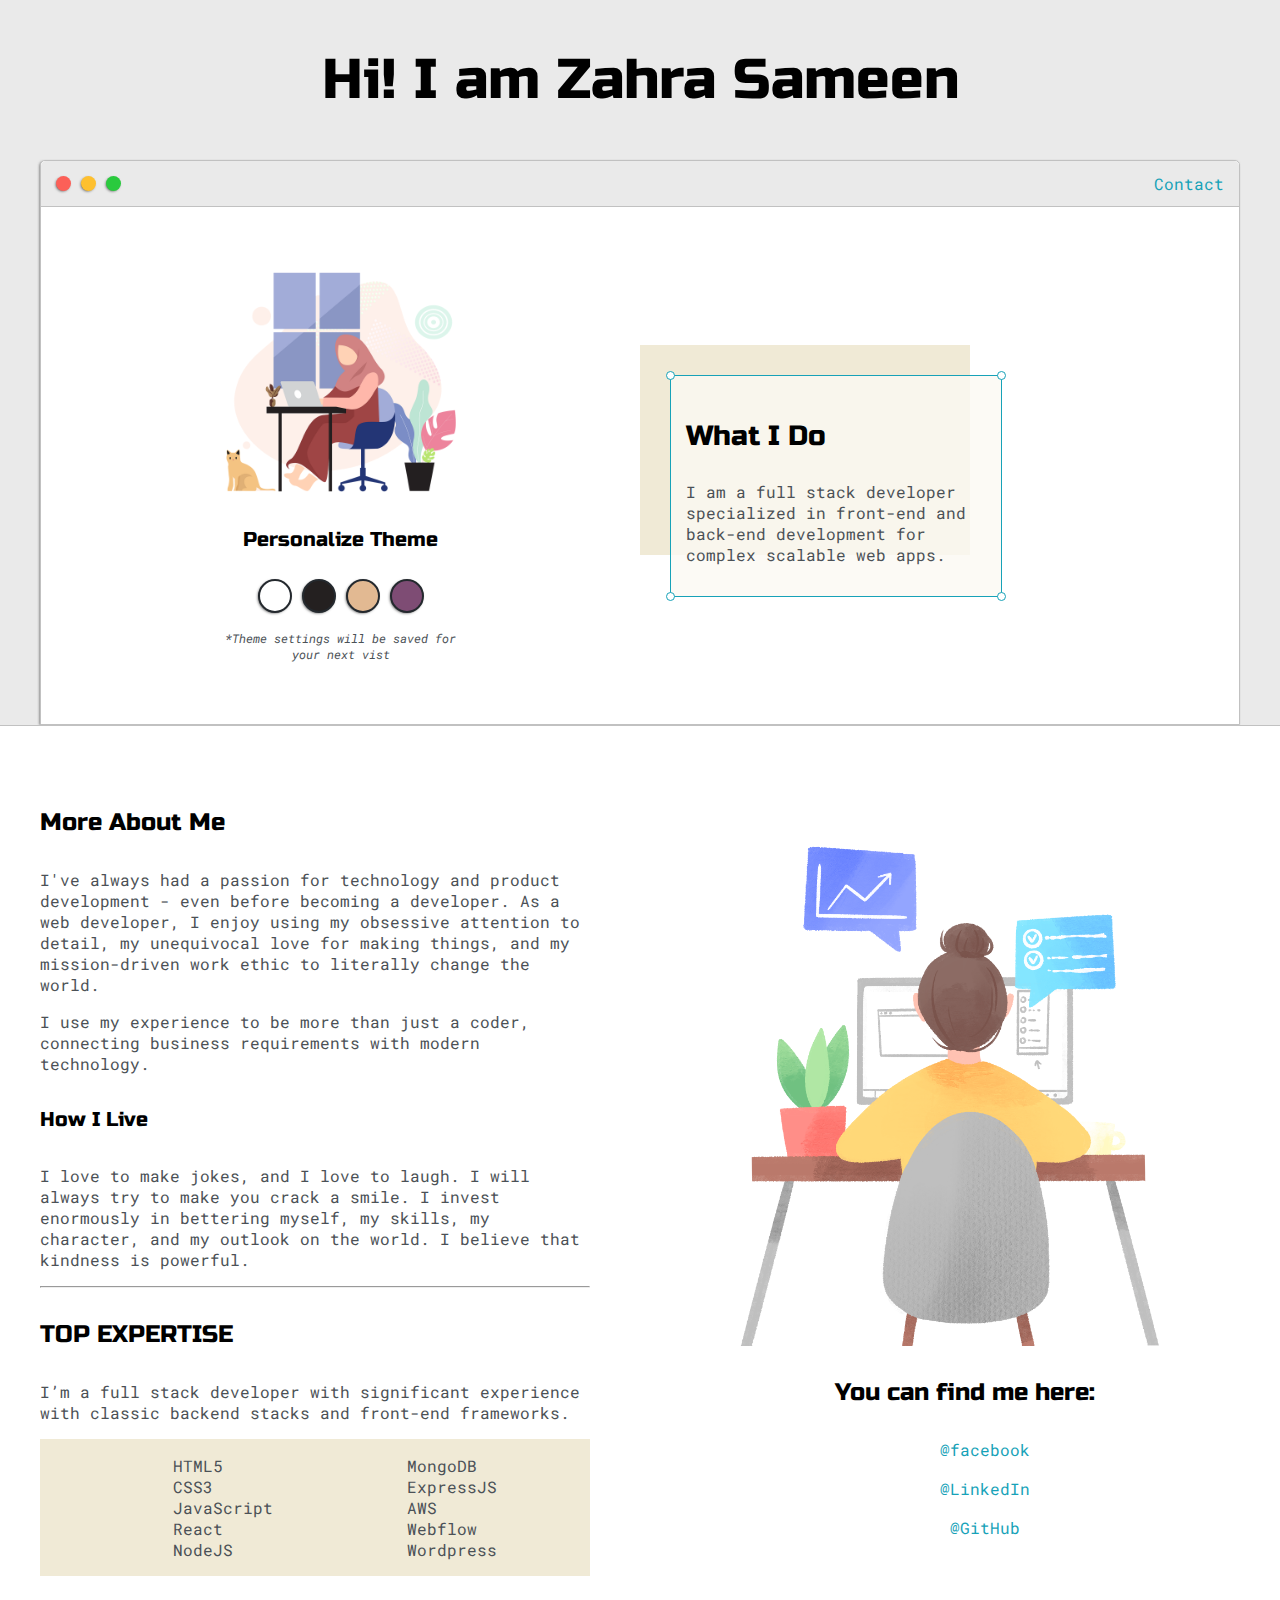
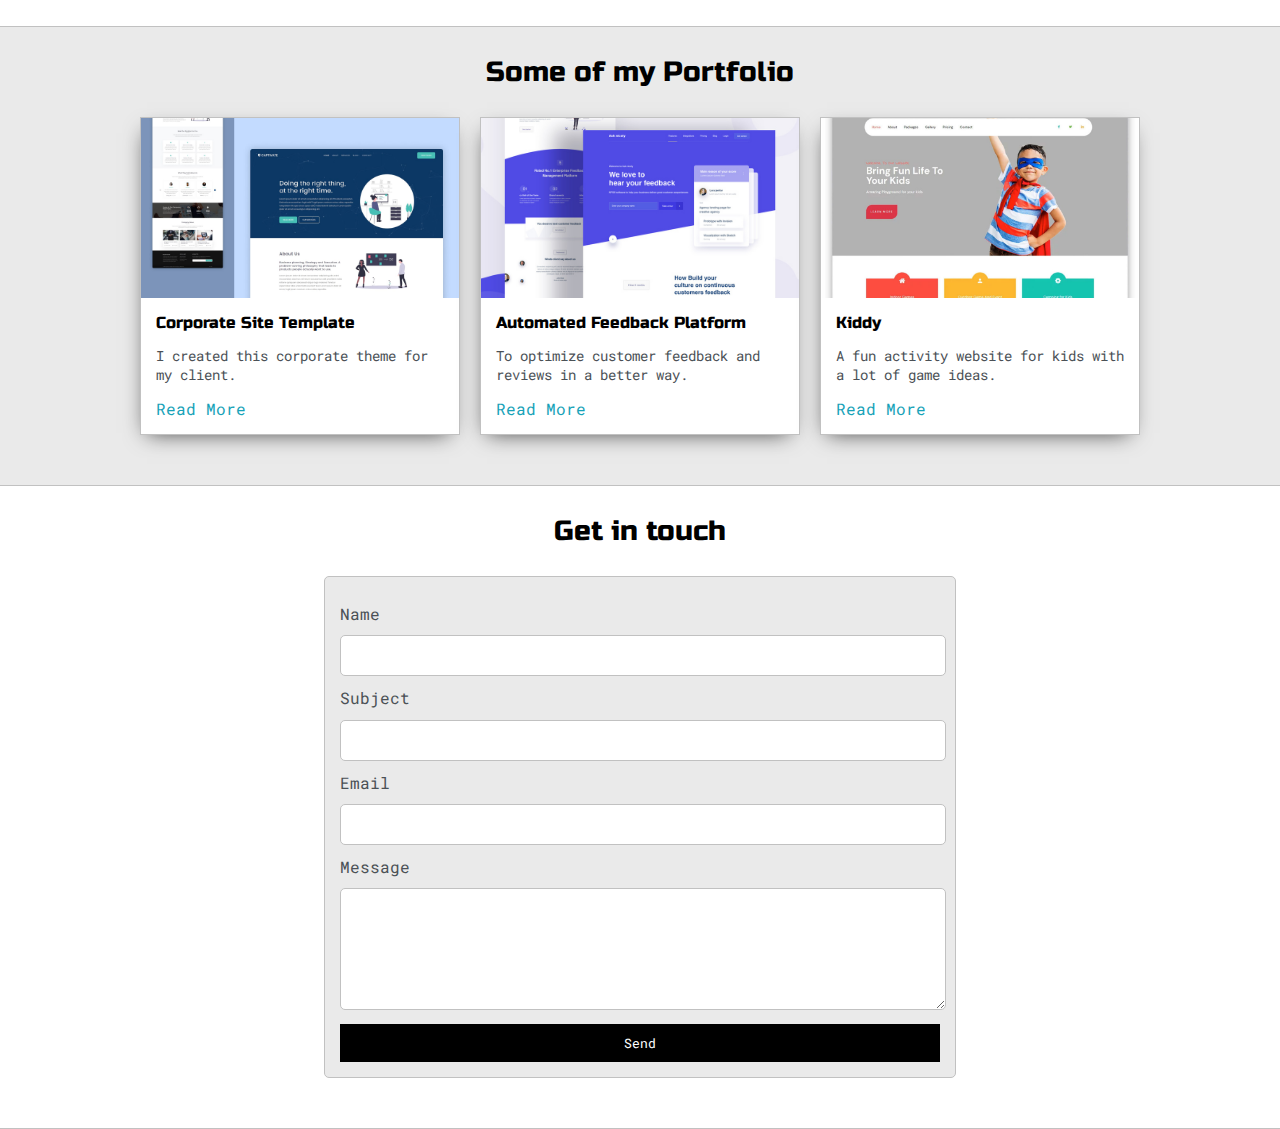
==== index.html @ 7428bdbe "Initial commit" ====
<!DOCTYPE html>
<html lang="en">

<head>
    <title>Zahra Sameen | Full Stack Web Developer </title>

    <meta name="viewport" content="width=device-width, initial-scale=1, maximum-scale=1, minimum-scale=1" />

    <link rel="stylesheet" href="style.css">

    <link href="https://fonts.googleapis.com/css2?family=Russo+One&display=swap" rel="stylesheet">

    <link href="https://fonts.googleapis.com/css2?family=Roboto+Mono:wght@500&display=swap" rel="stylesheet">

</head>

<body>
    <section class="s1">
        <div class="main-container">
            <div class="greeting-wrapper">
                <h1>Hi! I am Zahra Sameen</h1>
            </div>

            <div class="intro-wrapper">
                <div class="nav-wrapper">

                    <a href="index.html">
                        <div class="dots-wrapper">
                            <div id="dot-1" class="browser-dot">
                            </div>
                            <div id="dot-2" class="browser-dot">
                            </div>
                            <div id="dot-3" class="browser-dot">
                            </div>
                        </div>
                    </a>

                    <ul id="navigation">
                        <li><a href="">Contact</a></li>
                    </ul>

                </div>

                <div class="left-column">

                    <img id="profile-pic" src="images/zahra.png" alt="Zahra Sameen">

                    <h5 style="text-align: center; line-height: 0;">Personalize Theme</h5>

                    <div class="theme-options-wrapper">
                        <div id="light-mode" class="theme-dot"></div>
                        <div id="dark-mode" class="theme-dot"></div>
                        <div id="orange-mode" class="theme-dot"></div>
                        <div id="purple-mode" class="theme-dot"></div>
                    </div>

                    <p id="settings-note">*Theme settings will be saved for <br> your next vist </p>

                </div>

                <div class="right-column">
                    <div id="preview-shadow">
                        <div id="preview">
                            <div id="tl" class="corner"></div>
                            <div id="tr" class="corner"></div>
                            <h3>What I Do</h3>
                            <p>I am a full stack developer specialized in front-end and back-end development for complex
                                scalable web apps.</p>
                            <div id="bl" class="corner"></div>
                            <div id="br" class="corner"></div>
                        </div>
                    </div>
                </div>
            </div>
        </div>
    </section>

    <section class="s2">
        <div class="main-container">

            <div class="about-wrapper">
                <div class="about-me">
                    <h4>More About Me</h4>
                    <p>I've always had a passion for technology and product development - even before
                        becoming a developer. As a web developer, I enjoy using my obsessive attention to detail,
                        my unequivocal love for making things, and my mission-driven work ethic
                        to literally change the world.</p>
                    <!-- That's why I’m excited to make a big impact
                        at a high growth company. -->
                    <!-- <p> I'm a strong communicator. My desire to set clear expectations comes from a
                        place of genuine care and respect for the people I work with. I aim for authenticity,
                        clarity and diligence.</p> -->
                    <p> I use my experience to be more than just a coder, connecting business requirements
                        with modern technology.</p>

                    <h5>How I Live</h5>
                    <p>I love to make jokes, and I love to laugh. I will always try to make you crack a smile.
                        I invest enormously in bettering myself, my skills, my character, and my outlook on the world.
                        I believe that kindness is powerful.</p>
                    <hr>
                    <h4>TOP EXPERTISE</h4>
                    <p>I’m a full stack developer with significant experience with classic
                        backend stacks and front-end frameworks.</p>
                    <div id="skills">
                        <ul>
                            <li> HTML5 </li>
                            <li> CSS3 </li>
                            <li> JavaScript </li>
                            <li> React </li>
                            <li> NodeJS </li>
                        </ul>
                        <ul>
                            <li> MongoDB </li>
                            <li> ExpressJS </li>
                            <li> AWS </li>
                            <li> Webflow </li>
                            <li> Wordpress </li>
                        </ul>
                    </div>
                </div>

                <div class="social-links">
                    <img id="social-img" src="images/me.png" alt="">
                    <h4>You can find me here:</h4>
                    <ul style="margin: 0px;">
                        <li><a href="">@facebook</a></li><br>
                        <li><a href="">@LinkedIn</a></li><br>
                        <li><a href="">@GitHub</a></li><br>
                    </ul>
                </div>
            </div>
        </div>
    </section>

    <section class="s1">
        <div class="main-container">
            <h3 style="text-align:center;">Some of my Portfolio</h3>
            <div class="post-wrapper">

                <div>
                    <div class="post">
                        <img class="thumbnail" src="images/post1.jpg" alt="">
                        <div class="post-preview">
                            <h6 class="post-title">Corporate Site Template</h6>
                            <p class="post-intro">I created this corporate theme for my client.</p>
                            <a href="post1.html">Read More</a>
                        </div>
                    </div>
                </div>

                <div>
                    <div class="post">
                        <img class="thumbnail" src="images/post2.jpg" alt="">
                        <div class="post-preview">
                            <h6 class="post-title">Automated Feedback Platform</h6>
                            <p class="post-intro">To optimize customer feedback and reviews in a better way.</p>
                            <a href="post2.html">Read More</a>
                        </div>
                    </div>
                </div>

                <div>
                    <div class="post">
                        <img class="thumbnail" src="images/post3.jpg" alt="">
                        <div class="post-preview">
                            <h6 class="post-title">Kiddy</h6>
                            <p class="post-intro">A fun activity website for kids with a lot of game ideas. </p>
                            <a href="post3.html">Read More</a>
                        </div>
                    </div>
                </div>

            </div>

        </div>
    </section>

    <section class="s2">
        <div class="main-container">
            <h3 style="text-align:center;">Get in touch</h3>
            <form id="contact-form">
                <label>Name</label>
                <input class="input-field" type="text" name="name">

                <label>Subject</label>
                <input class="input-field" type="text" name="subject">

                <label>Email</label>
                <input class="input-field" type="text" name="email">

                <label>Message</label>
                <textarea class="input-field" name="message"></textarea>

                <input id="submit-btn" type="submit" value="Send">

            </form>
        </div>
    </section>
</body>

</html>
---- style.css ----
:root {
  --mainColor: #eaeaea;
  --secondaryColor: #fff;

  --borderColor: #c1c1c1;

  --mainText: Black;
  --secondaryText: #4b5156;

  --themeDotBorder: #24292e;

  --previewBg: rgb(251, 249, 243, 0.8);
  --previewShadow: #f0ead6;

  --btnColor:black;
}

html,
body {
  padding: 0;
  margin: 0;
}

h1,
h2,
h3,
h4,
h5,
h6,
strong {
  color: var(--mainText);
  font-family: "Russo One", sans-serif;
  font-weight: 500;
}

p,
li,
span,
label,
input,
textarea {
  color: var(--secondaryText);
  font-family: "Roboto Mono", monospace;
}

a {
  text-decoration: none;
  color: #17a2b8;
  font-family: "Roboto Mono", monospace;
}

ul {
  list-style: none;
}

h1 {
  font-size: 56px;
}
h2 {
  font-size: 36px;
}
h3 {
  font-size: 28px;
}
h4 {
  font-size: 24px;
}
h5 {
  font-size: 20px;
}
h6 {
  font-size: 16px;
}

.s1 {
  background-color: var(--mainColor);
  border-bottom: 1px solid var(--borderColor);
  overflow: auto;
}

.s2 {
  background-color: var(--secondaryColor);
  border-bottom: 1px solid var(--borderColor);
  overflow: auto;
}

.main-container {
  width: 1200px;
  margin: 0 auto;
}

.greeting-wrapper {
  display: grid;
  text-align: center; /*aligned horizontally*/
  align-content: center; /*aligned vertically*/
  min-height: 10em;
}

.intro-wrapper {
  background-color: var(--secondaryColor);
  border: 1px solid var(--borderColor);
  border-radius: 5px 5px 0 0;

  -webkit-box-shadow: -1px 1px 3px -1px rgba(0, 0, 0, 0.75);
  -moz-box-shadow: -1px 1px 3px -1px rgba(0, 0, 0, 0.75);
  box-shadow: -1px 1px 3px -1px rgba(0, 0, 0, 0.75);

  display: grid;
  grid-template-columns: 1fr 1fr;
  grid-template-areas:
    "nav-wrapper nav-wrapper"
    "left-column right-column";
}

.nav-wrapper {
  grid-area: nav-wrapper;
  border-bottom: 1px solid var(--borderColor);
  display: flex;
  justify-content: space-between;
  align-items: center;
  background-color: var(--mainColor);
  border-radius: 5px 5px 0 0;
}

#navigation {
  margin: 0;
  padding: 10px;
}

#navigation li {
  display: inline-block;
  margin-right: 5px;
  margin-left: 5px;
}

.dots-wrapper {
  display: flex;
  padding: 10px;
}

#dot-1 {
  background-color: #fc6058;
}

#dot-2 {
  background-color: #fec02f;
}

#dot-3 {
  background-color: #2aca3e;
}

.browser-dot {
  background-color: black;
  height: 15px;
  width: 15px;
  border-radius: 50%;
  margin: 5px;

  -webkit-box-shadow: -1px 1px 3px -1px rgba(0, 0, 0, 0.75);
  -moz-box-shadow: -1px 1px 3px -1px rgba(0, 0, 0, 0.75);
  box-shadow: -1px 1px 3px -1px rgba(0, 0, 0, 0.75);
}

.left-column {
  grid-area: left-column;
  padding-top: 50px;
  padding-bottom: 50px;
}

#profile-pic {
  display: block;
  margin: 0 auto;
  height: 250px;
  width: 250px;
  object-fit: cover;
}

.theme-options-wrapper {
  display: flex;
  justify-content: center;
}

.theme-dot {
  height: 30px;
  width: 30px;
  background-color: black;
  border-radius: 50%;

  margin: 5px;
  border: 2px solid var(--themeDotBorder);

  -webkit-box-shadow: -1px 1px 3px -1px rgba(0, 0, 0, 0.75);
  -moz-box-shadow: -1px 1px 3px -1px rgba(0, 0, 0, 0.75);
  box-shadow: -1px 1px 3px -1px rgba(0, 0, 0, 0.75);

  cursor: pointer;
}

.theme-dot:hover {
  border-width: 5px;
}

#light-mode {
  background-color: #fff;
}

#dark-mode {
  background-color: #242020;
}

#orange-mode {
  background-color: #e2b992;
}

#purple-mode {
  background-color: #7e4c74;
}

#settings-note {
  font-size: 12px;
  font-style: italic;
  text-align: center;
}

.right-column {
  grid-area: right-column;
  display: grid;
  align-content: center;
  padding-top: 50px;
  padding-bottom: 80px;
}

#preview-shadow {
  width: 300px;
  background-color: var(--previewShadow);
  height: 180px;
  padding-left: 30px;
  padding-top: 30px;
}

#preview {
  width: 300px;
  padding: 15px;
  border: 1.5px solid #17a2b8;
  background-color: var(--previewBg);
  position: relative;
}

.corner {
  width: 7px;
  height: 7px;
  border-radius: 50%;
  border: 1.5px solid #17a2b8;
  background-color: #fff;
  position: absolute;
}

#tl {
  top: -5px;
  left: -5px;
}

#tr {
  top: -5px;
  right: -5px;
}

#bl {
  bottom: -5px;
  left: -5px;
}

#br {
  bottom: -5px;
  right: -5px;
}

.about-wrapper {
  display: grid;
  grid-template-columns: repeat(auto-fit, minmax(320px, 1fr));
  padding-bottom: 50px;
  padding-top: 50px;
  gap: 100px;
}

#skills {
  display: flex;
  justify-content: space-evenly;
  background-color: var(--previewShadow);
}

.social-links {
  display: grid;
  align-content: center;
  text-align: center;
}

#social-img {
  width: 100%;
}

.post-wrapper {
  display: grid;
  grid-template-columns: repeat(auto-fit, 320px);
  gap: 20px;
  justify-content: center;
  padding-bottom: 50px;
}

.post {
  border: 1px solid var(--borderColor);
  -webkit-box-shadow: -2px 7px 21px -9px rgba(0, 0, 0, 0.75);
  -moz-box-shadow: -2px 7px 21px -9px rgba(0, 0, 0, 0.75);
  box-shadow: -2px 7px 21px -9px rgba(0, 0, 0, 0.75);
}

.thumbnail {
  display: block;
  width: 100%;
  height: 180px;
  object-fit: cover;
}

.post-preview {
  background-color: #fff;
  padding: 15px;
}

.post-title{
  color: black;
  margin: 0;
}

.post-intro{
  color: #4b5156;
  font-size: 14px;
}

#contact-form{
  display:block;
  max-width: 600px;
  padding: 15px;
  margin: 0 auto;
  border: 1px solid var(--borderColor);
  border-radius: 5px;
  background-color: var(--mainColor);
  margin-bottom: 50px;
}

#contact-form label{
line-height: 2.7em;
}

#contact-form textarea{
  min-height: 100px;
  font-size:14px;
}

#submit-btn{
	margin-top: 10px;
	width: 100%;
	padding-top: 10px;
	padding-bottom:10px; 
	color: #fff;
	background-color: var(--btnColor);
	border:none;
}

.input-field{
	width: 100%;
	padding-top: 10px;
	padding-bottom:10px; 
	background-color: var(--secondaryColor);
	border-radius: 5px;
	border:1px solid var(--borderColor);
	font-size: 14px;
}

@media screen and (max-width: 1200px) {
  .main-container {
    width: 95%;
  }
}

@media screen and (max-width: 800px) {
  .intro-wrapper {
    grid-template-columns: 1fr;
    grid-template-areas:
      "nav-wrapper "
      "left-column"
      "right-column";
  }

  .right-column {
    justify-content: center;
  }
}
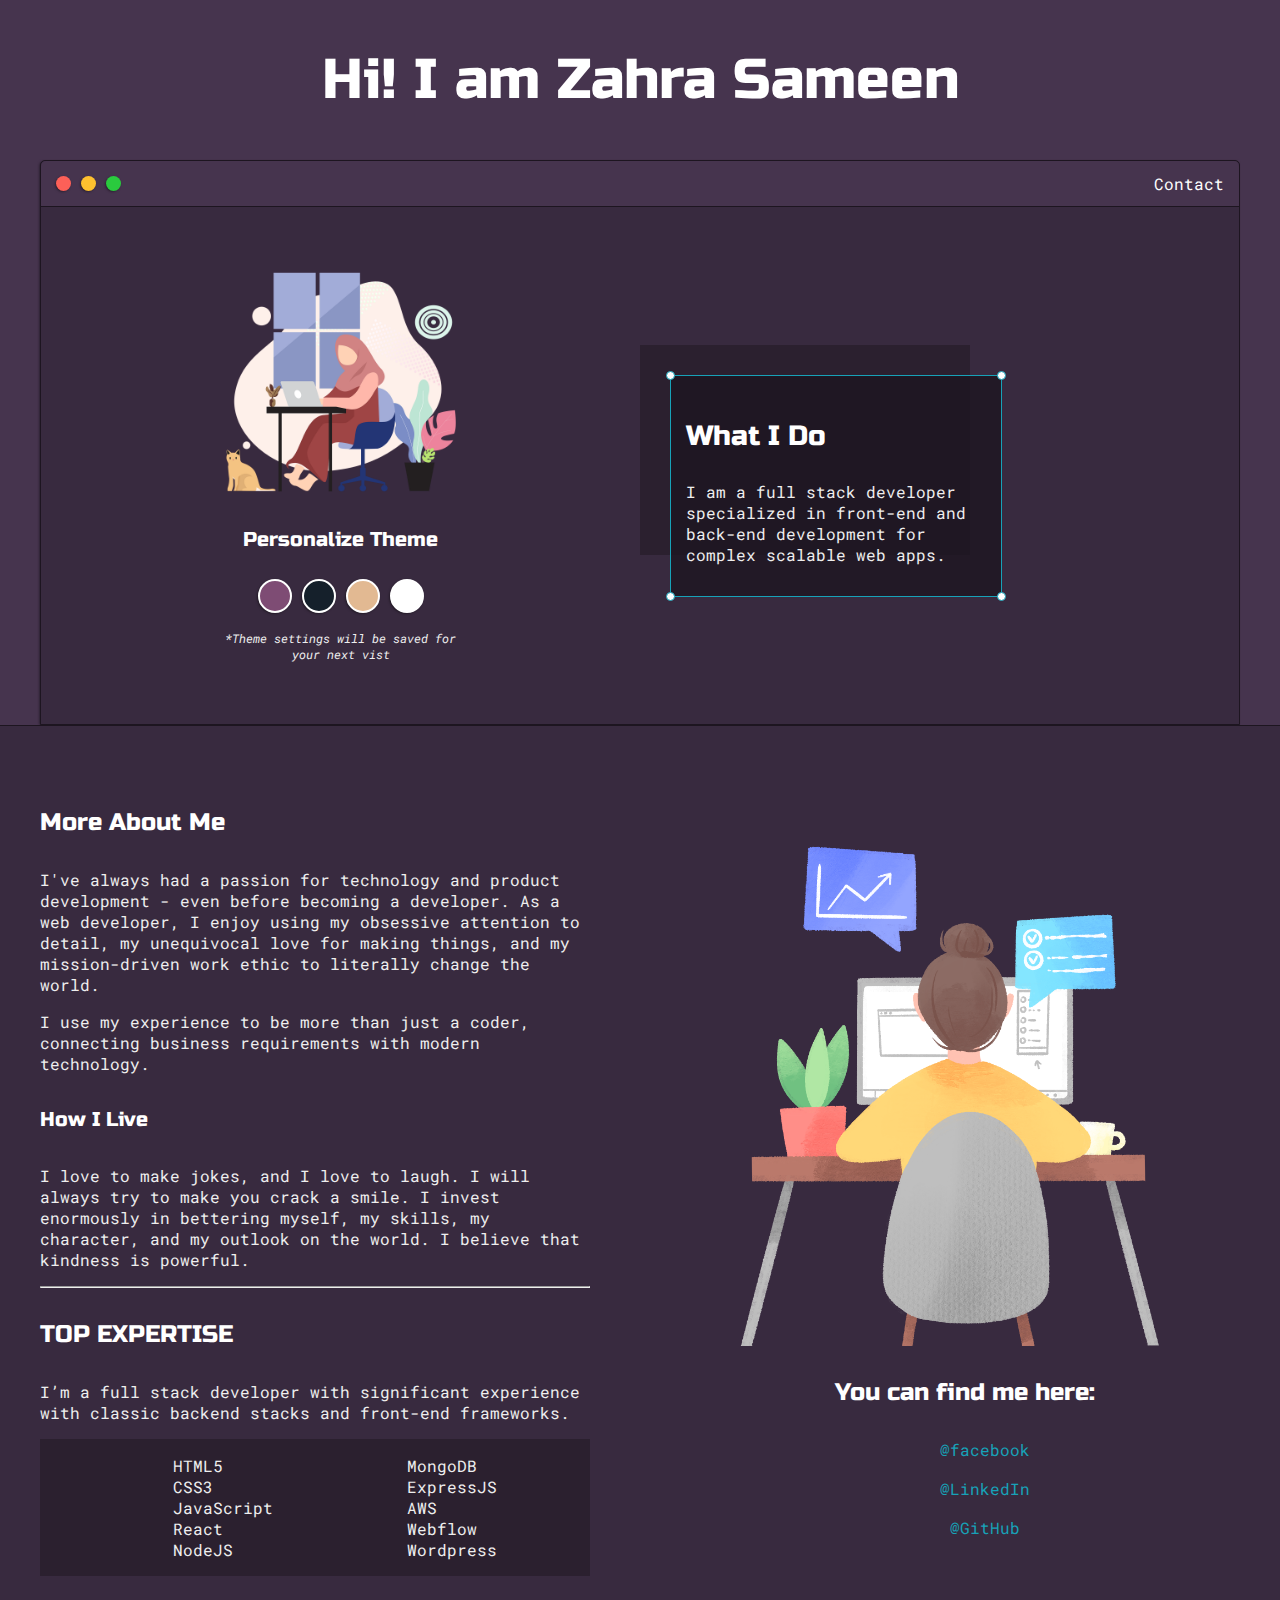
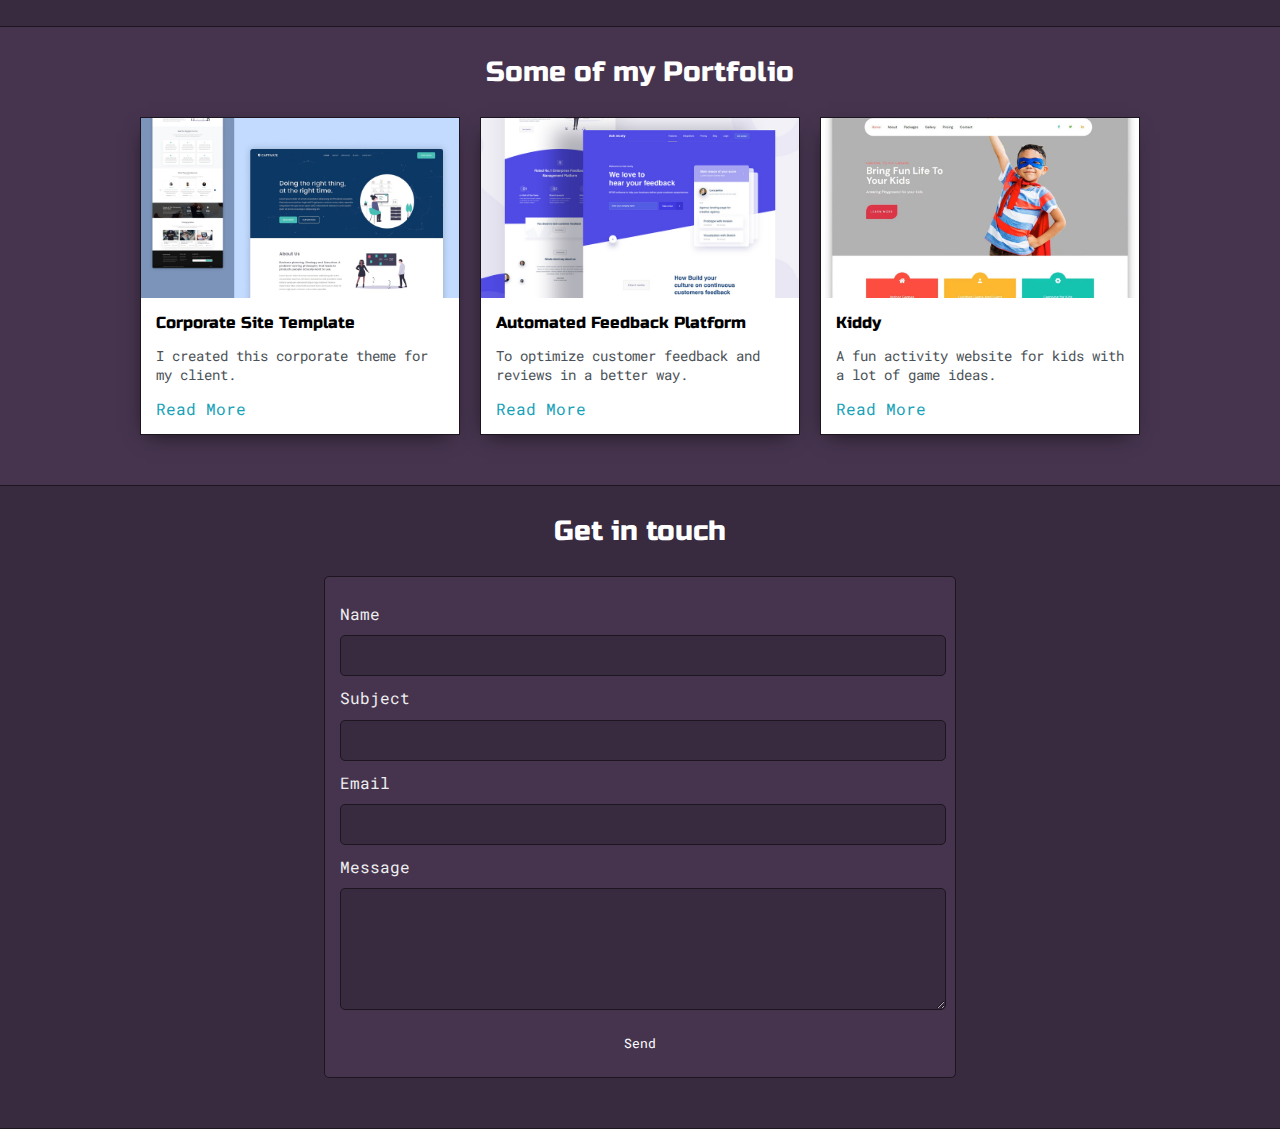
==== commit bcf49ca3: "Updated Personalize Theme" ====
--- a/index.html
+++ b/index.html
@@ -6,12 +6,13 @@
 
     <meta name="viewport" content="width=device-width, initial-scale=1, maximum-scale=1, minimum-scale=1" />
 
-    <link rel="stylesheet" href="style.css">
+    <link rel="stylesheet" href="purple.css">
 
     <link href="https://fonts.googleapis.com/css2?family=Russo+One&display=swap" rel="stylesheet">
 
     <link href="https://fonts.googleapis.com/css2?family=Roboto+Mono:wght@500&display=swap" rel="stylesheet">
 
+    <link id="theme-style" rel="stylesheet" href="">
 </head>
 
 <body>
@@ -48,10 +49,12 @@
                     <h5 style="text-align: center; line-height: 0;">Personalize Theme</h5>
 
                     <div class="theme-options-wrapper">
-                        <div id="light-mode" class="theme-dot"></div>
-                        <div id="dark-mode" class="theme-dot"></div>
-                        <div id="orange-mode" class="theme-dot"></div>
-                        <div id="purple-mode" class="theme-dot"></div>
+
+                        <div data-mode="purple" id="purple-mode" class="theme-dot"></div>
+                        <div data-mode="blue" id="blue-mode" class="theme-dot"></div>
+                        <div data-mode="orange" id="orange-mode" class="theme-dot"></div>
+                        <div data-mode="light" id="light-mode" class="theme-dot"></div>
+
                     </div>
 
                     <p id="settings-note">*Theme settings will be saved for <br> your next vist </p>
@@ -196,6 +199,8 @@
             </form>
         </div>
     </section>
+
+    <script type="text/javascript" src="script.js"></script>
 </body>
 
 </html>--- a/purple.css
+++ b/purple.css
@@ -0,0 +1,408 @@
+:root{
+	--mainColor:#46344E;
+	--secondaryColor:#382a3f;
+
+	--borderColor:#1d1520;
+
+	--mainText:#fff;
+	--secondaryText:#eeeeee;
+
+	--themeDotBorder:#FFF;
+
+	--previewBg:rgb(29, 21, 32, 0.8);
+	--previewShadow:#2b202f;
+
+
+	--buttonColor:#8534a3;
+
+}
+
+html,
+body {
+  padding: 0;
+  margin: 0;
+}
+
+body *{
+  transition: 0.3s;
+}
+
+h1,
+h2,
+h3,
+h4,
+h5,
+h6,
+strong {
+  color: var(--mainText);
+  font-family: "Russo One", sans-serif;
+  font-weight: 500;
+}
+
+p,
+li,
+span,
+label,
+input,
+textarea {
+  color: var(--secondaryText);
+  font-family: "Roboto Mono", monospace;
+}
+
+a {
+  text-decoration: none;
+  color: #17a2b8;
+  font-family: "Roboto Mono", monospace;
+}
+
+ul {
+  list-style: none;
+}
+
+h1 {
+  font-size: 56px;
+}
+h2 {
+  font-size: 36px;
+}
+h3 {
+  font-size: 28px;
+}
+h4 {
+  font-size: 24px;
+}
+h5 {
+  font-size: 20px;
+}
+h6 {
+  font-size: 16px;
+}
+
+.s1 {
+  background-color: var(--mainColor);
+  border-bottom: 1px solid var(--borderColor);
+  overflow: auto;
+}
+
+.s2 {
+  background-color: var(--secondaryColor);
+  border-bottom: 1px solid var(--borderColor);
+  overflow: auto;
+}
+
+.main-container {
+  width: 1200px;
+  margin: 0 auto;
+}
+
+.greeting-wrapper {
+  display: grid;
+  text-align: center; /*aligned horizontally*/
+  align-content: center; /*aligned vertically*/
+  min-height: 10em;
+}
+
+.intro-wrapper {
+  background-color: var(--secondaryColor);
+  border: 1px solid var(--borderColor);
+  border-radius: 5px 5px 0 0;
+
+  -webkit-box-shadow: -1px 1px 3px -1px rgba(0, 0, 0, 0.75);
+  -moz-box-shadow: -1px 1px 3px -1px rgba(0, 0, 0, 0.75);
+  box-shadow: -1px 1px 3px -1px rgba(0, 0, 0, 0.75);
+
+  display: grid;
+  grid-template-columns: 1fr 1fr;
+  grid-template-areas:
+    "nav-wrapper nav-wrapper"
+    "left-column right-column";
+}
+
+.nav-wrapper {
+  grid-area: nav-wrapper;
+  border-bottom: 1px solid var(--borderColor);
+  display: flex;
+  justify-content: space-between;
+  align-items: center;
+  background-color: var(--mainColor);
+  border-radius: 5px 5px 0 0;
+}
+
+#navigation a{
+  color: var(--mainText);
+}
+
+#navigation {
+  margin: 0;
+  padding: 10px;
+}
+
+#navigation li {
+  display: inline-block;
+  margin-right: 5px;
+  margin-left: 5px;
+}
+
+.dots-wrapper {
+  display: flex;
+  padding: 10px;
+}
+
+#dot-1 {
+  background-color: #fc6058;
+}
+
+#dot-2 {
+  background-color: #fec02f;
+}
+
+#dot-3 {
+  background-color: #2aca3e;
+}
+
+.browser-dot {
+  background-color: black;
+  height: 15px;
+  width: 15px;
+  border-radius: 50%;
+  margin: 5px;
+
+  -webkit-box-shadow: -1px 1px 3px -1px rgba(0, 0, 0, 0.75);
+  -moz-box-shadow: -1px 1px 3px -1px rgba(0, 0, 0, 0.75);
+  box-shadow: -1px 1px 3px -1px rgba(0, 0, 0, 0.75);
+}
+
+.left-column {
+  grid-area: left-column;
+  padding-top: 50px;
+  padding-bottom: 50px;
+}
+
+#profile-pic {
+  display: block;
+  margin: 0 auto;
+  height: 250px;
+  width: 250px;
+  object-fit: cover;
+}
+
+.theme-options-wrapper {
+  display: flex;
+  justify-content: center;
+}
+
+.theme-dot {
+  height: 30px;
+  width: 30px;
+  background-color: black;
+  border-radius: 50%;
+
+  margin: 5px;
+  border: 2px solid var(--themeDotBorder);
+
+  -webkit-box-shadow: -1px 1px 3px -1px rgba(0, 0, 0, 0.75);
+  -moz-box-shadow: -1px 1px 3px -1px rgba(0, 0, 0, 0.75);
+  box-shadow: -1px 1px 3px -1px rgba(0, 0, 0, 0.75);
+
+  cursor: pointer;
+}
+
+.theme-dot:hover {
+  border-width: 5px;
+}
+
+#light-mode {
+  background-color: #fff;
+}
+
+#blue-mode {
+  background-color: #15202B;
+}
+
+#orange-mode {
+  background-color: #e2b992;
+}
+
+#purple-mode {
+  background-color: #7e4c74;
+}
+
+#settings-note {
+  font-size: 12px;
+  font-style: italic;
+  text-align: center;
+}
+
+.right-column {
+  grid-area: right-column;
+  display: grid;
+  align-content: center;
+  padding-top: 50px;
+  padding-bottom: 80px;
+}
+
+#preview-shadow {
+  width: 300px;
+  background-color: var(--previewShadow);
+  height: 180px;
+  padding-left: 30px;
+  padding-top: 30px;
+}
+
+#preview {
+  width: 300px;
+  padding: 15px;
+  border: 1.5px solid #17a2b8;
+  background-color: var(--previewBg);
+  position: relative;
+}
+
+.corner {
+  width: 7px;
+  height: 7px;
+  border-radius: 50%;
+  border: 1.5px solid #17a2b8;
+  background-color: #fff;
+  position: absolute;
+}
+
+#tl {
+  top: -5px;
+  left: -5px;
+}
+
+#tr {
+  top: -5px;
+  right: -5px;
+}
+
+#bl {
+  bottom: -5px;
+  left: -5px;
+}
+
+#br {
+  bottom: -5px;
+  right: -5px;
+}
+
+.about-wrapper {
+  display: grid;
+  grid-template-columns: repeat(auto-fit, minmax(320px, 1fr));
+  padding-bottom: 50px;
+  padding-top: 50px;
+  gap: 100px;
+}
+
+#skills {
+  display: flex;
+  justify-content: space-evenly;
+  background-color: var(--previewShadow);
+}
+
+.social-links {
+  display: grid;
+  align-content: center;
+  text-align: center;
+}
+
+#social-img {
+  width: 100%;
+}
+
+.post-wrapper {
+  display: grid;
+  grid-template-columns: repeat(auto-fit, 320px);
+  gap: 20px;
+  justify-content: center;
+  padding-bottom: 50px;
+}
+
+.post {
+  border: 1px solid var(--borderColor);
+  -webkit-box-shadow: -2px 7px 21px -9px rgba(0, 0, 0, 0.75);
+  -moz-box-shadow: -2px 7px 21px -9px rgba(0, 0, 0, 0.75);
+  box-shadow: -2px 7px 21px -9px rgba(0, 0, 0, 0.75);
+}
+
+.thumbnail {
+  display: block;
+  width: 100%;
+  height: 180px;
+  object-fit: cover;
+}
+
+.post-preview {
+  background-color: #fff;
+  padding: 15px;
+}
+
+.post-title{
+  color: black;
+  margin: 0;
+}
+
+.post-intro{
+  color: #4b5156;
+  font-size: 14px;
+}
+
+#contact-form{
+  display:block;
+  max-width: 600px;
+  padding: 15px;
+  margin: 0 auto;
+  border: 1px solid var(--borderColor);
+  border-radius: 5px;
+  background-color: var(--mainColor);
+  margin-bottom: 50px;
+}
+
+#contact-form label{
+line-height: 2.7em;
+}
+
+#contact-form textarea{
+  min-height: 100px;
+  font-size:14px;
+}
+
+#submit-btn{
+	margin-top: 10px;
+	width: 100%;
+	padding-top: 10px;
+	padding-bottom:10px; 
+	color: #fff;
+	background-color: var(--btnColor);
+	border:none;
+}
+
+.input-field{
+	width: 100%;
+	padding-top: 10px;
+	padding-bottom:10px; 
+	background-color: var(--secondaryColor);
+	border-radius: 5px;
+	border:1px solid var(--borderColor);
+	font-size: 14px;
+}
+
+@media screen and (max-width: 1200px) {
+  .main-container {
+    width: 95%;
+  }
+}
+
+@media screen and (max-width: 800px) {
+  .intro-wrapper {
+    grid-template-columns: 1fr;
+    grid-template-areas:
+      "nav-wrapper "
+      "left-column"
+      "right-column";
+  }
+
+  .right-column {
+    justify-content: center;
+  }
+}
